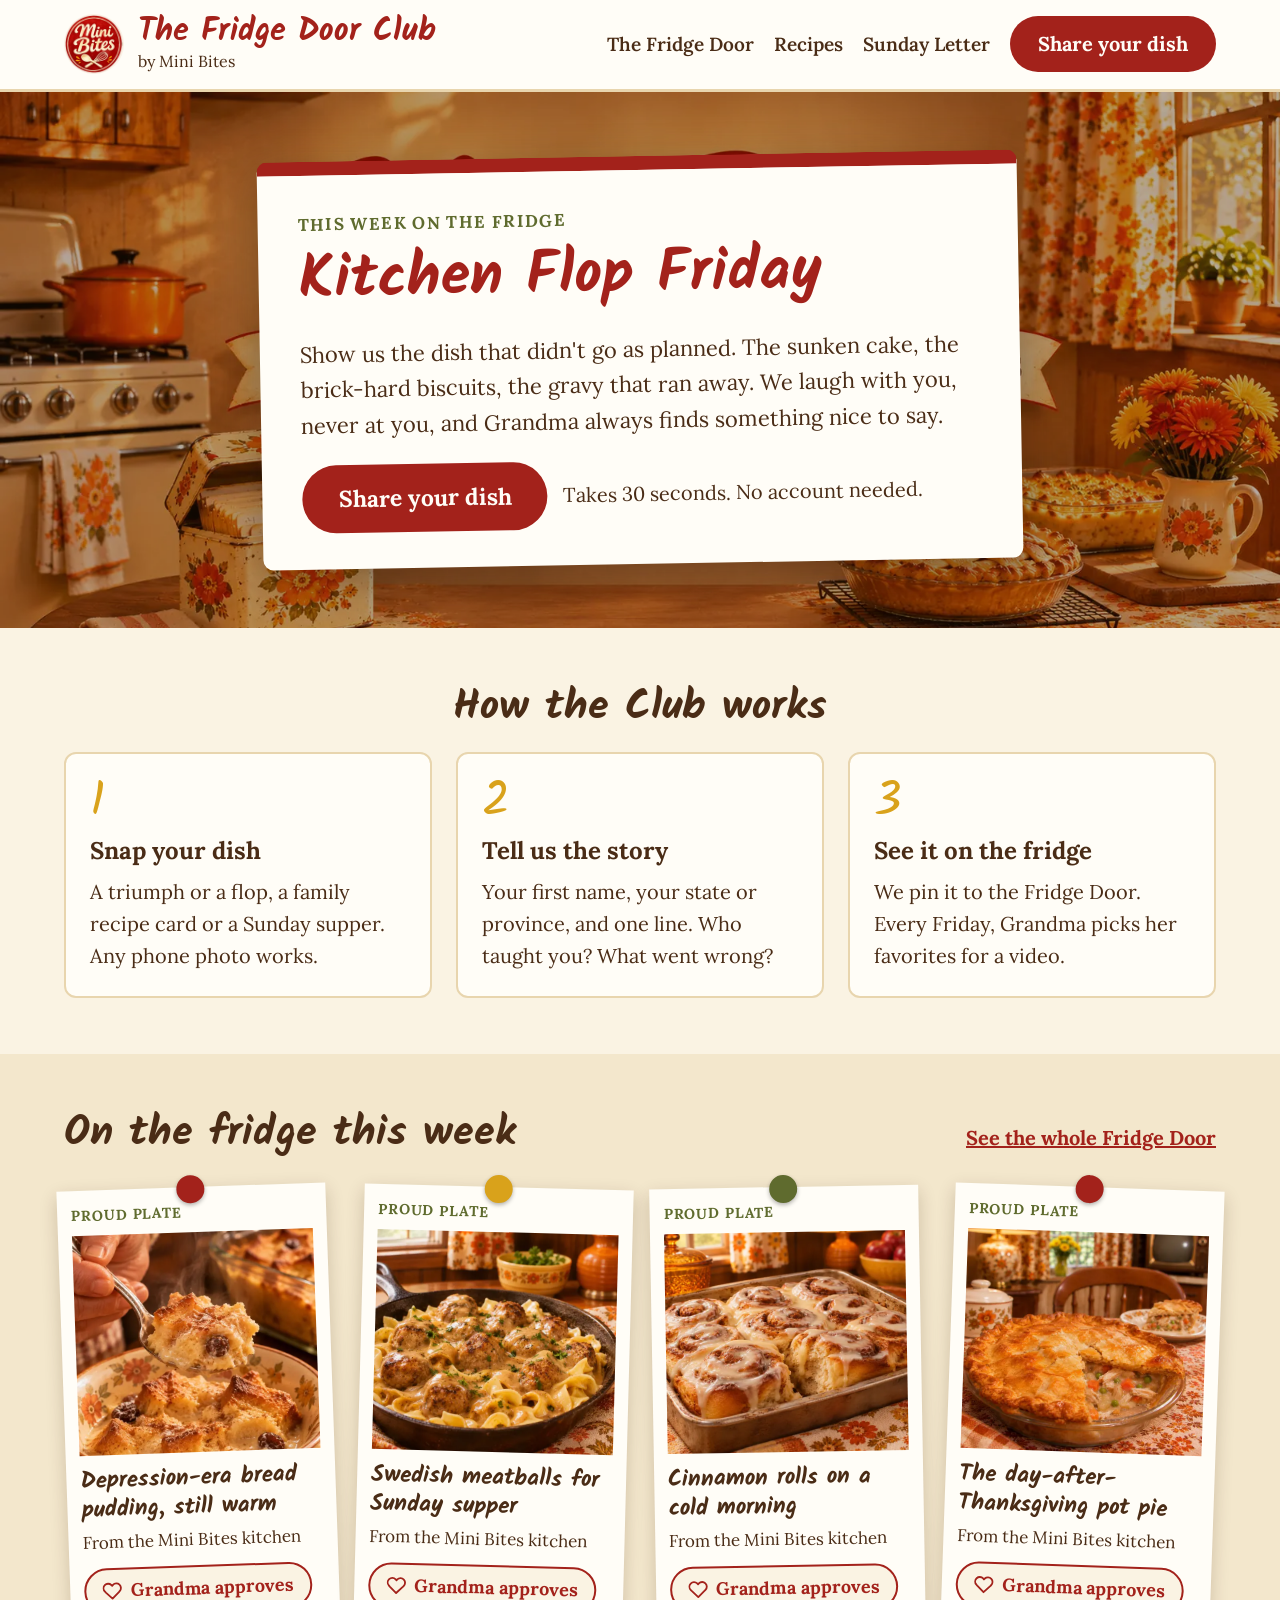
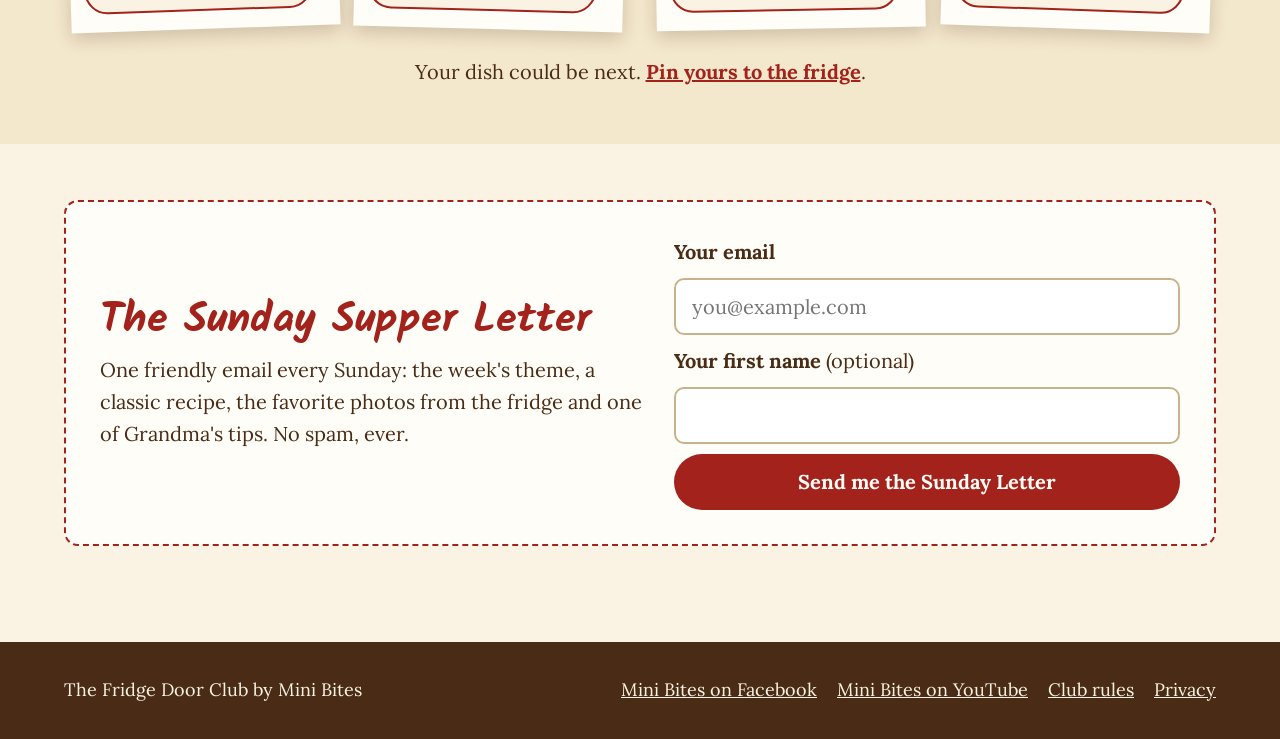
==== index.html @ 7e7fe6ad "Fridge Door Club site: static pages + Vercel functions Co-Authored-By: Claude Opus 5.5 <noreply@anth" ====
<!doctype html>
<html lang="en">
<head>
<meta charset="utf-8">
<meta name="viewport" content="width=device-width, initial-scale=1">
<title>The Fridge Door Club by Mini Bites — share your kitchen, the beauties and the flops</title>
<meta name="description" content="A friendly club for home cooks who grew up on Grandma's cooking. Share a photo of your dish, the proud ones and the flops, and see it pinned to the Fridge Door.">
<link rel="canonical" href="https://fridgedoorclub.com/">
<meta property="og:title" content="The Fridge Door Club by Mini Bites — share your kitchen, the beauties and the flops">
<meta property="og:description" content="A friendly club for home cooks who grew up on Grandma's cooking. Share a photo of your dish, the proud ones and the flops, and see it pinned to the Fridge Door.">
<meta property="og:image" content="https://fridgedoorclub.com/img/og-image.jpg">
<meta property="og:url" content="https://fridgedoorclub.com/">
<meta name="twitter:card" content="summary_large_image">
<link rel="icon" type="image/png" href="/img/favicon.png">
<link rel="apple-touch-icon" href="/img/apple-touch-icon.png">
<link rel="stylesheet" href="/style.css">

</head>
<body>
<a class="skip" href="#main">Skip to content</a>
<header class="site"><div class="wrap">
<a class="brand" href="/"><img src="/img/badge.webp" alt="Mini Bites" width="60" height="60"><span><b>The Fridge Door Club</b>by Mini Bites</span></a>
<nav class="main" aria-label="Main"><a href="/fridge">The Fridge Door</a><a href="/recipes/depression-era-bread-pudding">Recipes</a><a href="/#letter">Sunday Letter</a><a class="btn" href="/share">Share your dish</a></nav>
</div></header>
<main id="main">
<section class="hero"><div class="wrap"><div class="card">
<p class="kicker">This week on the fridge</p>
<h1>Kitchen Flop Friday</h1>
<p class="lead">Show us the dish that didn't go as planned. The sunken cake, the brick-hard biscuits, the gravy that ran away. We laugh with you, never at you, and Grandma always finds something nice to say.</p>
<p style="display:flex;flex-wrap:wrap;gap:16px;align-items:center;margin:0"><a class="btn big" href="/share">Share your dish</a><span>Takes 30 seconds. No account needed.</span></p>
</div></div></section>
<section class="block"><div class="wrap">
<h2 style="text-align:center">How the Club works</h2>
<div class="grid3">
<div class="step"><p class="n">1</p><h3>Snap your dish</h3><p style="margin:0">A triumph or a flop, a family recipe card or a Sunday supper. Any phone photo works.</p></div>
<div class="step"><p class="n">2</p><h3>Tell us the story</h3><p style="margin:0">Your first name, your state or province, and one line. Who taught you? What went wrong?</p></div>
<div class="step"><p class="n">3</p><h3>See it on the fridge</h3><p style="margin:0">We pin it to the Fridge Door. Every Friday, Grandma picks her favorites for a video.</p></div>
</div></div></section>
<section class="block tint"><div class="wrap">
<div style="display:flex;flex-wrap:wrap;justify-content:space-between;align-items:baseline;gap:12px;margin-bottom:28px"><h2 style="margin:0">On the fridge this week</h2><a href="/fridge" style="font-weight:700">See the whole Fridge Door</a></div>
<div class="pins"><figure class="pin" data-k="proud"><p class="tag">Proud plate</p><img src="/img/bread-pudding-spoon.webp" alt="A spoonful of warm bread pudding with raisins" loading="lazy" width="600" height="600"><figcaption><p class="line">Depression-era bread pudding, still warm</p><p class="who">From the Mini Bites kitchen</p><button type="button" class="approve" aria-pressed="false"><svg aria-hidden="true" viewBox="0 0 24 24" fill="none" stroke="currentColor" stroke-width="2.2" stroke-linecap="round" stroke-linejoin="round"><path d="M20.8 4.6a5.5 5.5 0 0 0-7.8 0L12 5.7l-1-1.1a5.5 5.5 0 0 0-7.8 7.8l1 1.1L12 21l7.8-7.5 1-1.1a5.5 5.5 0 0 0 0-7.8z"/></svg>Grandma approves</button></figcaption></figure>
<figure class="pin" data-k="proud"><p class="tag">Proud plate</p><img src="/img/swedish-meatballs.webp" alt="Swedish meatballs in creamy gravy" loading="lazy" width="600" height="600"><figcaption><p class="line">Swedish meatballs for Sunday supper</p><p class="who">From the Mini Bites kitchen</p><button type="button" class="approve" aria-pressed="false"><svg aria-hidden="true" viewBox="0 0 24 24" fill="none" stroke="currentColor" stroke-width="2.2" stroke-linecap="round" stroke-linejoin="round"><path d="M20.8 4.6a5.5 5.5 0 0 0-7.8 0L12 5.7l-1-1.1a5.5 5.5 0 0 0-7.8 7.8l1 1.1L12 21l7.8-7.5 1-1.1a5.5 5.5 0 0 0 0-7.8z"/></svg>Grandma approves</button></figcaption></figure>
<figure class="pin" data-k="proud"><p class="tag">Proud plate</p><img src="/img/cinnamon-rolls.webp" alt="A pan of iced cinnamon rolls" loading="lazy" width="600" height="600"><figcaption><p class="line">Cinnamon rolls on a cold morning</p><p class="who">From the Mini Bites kitchen</p><button type="button" class="approve" aria-pressed="false"><svg aria-hidden="true" viewBox="0 0 24 24" fill="none" stroke="currentColor" stroke-width="2.2" stroke-linecap="round" stroke-linejoin="round"><path d="M20.8 4.6a5.5 5.5 0 0 0-7.8 0L12 5.7l-1-1.1a5.5 5.5 0 0 0-7.8 7.8l1 1.1L12 21l7.8-7.5 1-1.1a5.5 5.5 0 0 0 0-7.8z"/></svg>Grandma approves</button></figcaption></figure>
<figure class="pin" data-k="proud"><p class="tag">Proud plate</p><img src="/img/pot-pie.webp" alt="A golden turkey pot pie" loading="lazy" width="600" height="600"><figcaption><p class="line">The day-after-Thanksgiving pot pie</p><p class="who">From the Mini Bites kitchen</p><button type="button" class="approve" aria-pressed="false"><svg aria-hidden="true" viewBox="0 0 24 24" fill="none" stroke="currentColor" stroke-width="2.2" stroke-linecap="round" stroke-linejoin="round"><path d="M20.8 4.6a5.5 5.5 0 0 0-7.8 0L12 5.7l-1-1.1a5.5 5.5 0 0 0-7.8 7.8l1 1.1L12 21l7.8-7.5 1-1.1a5.5 5.5 0 0 0 0-7.8z"/></svg>Grandma approves</button></figcaption></figure></div>
<p style="margin:28px 0 0;text-align:center">Your dish could be next. <a href="/share" style="font-weight:700">Pin yours to the fridge</a>.</p>
</div></section>
<section class="block" id="letter"><div class="wrap"><div class="letter">
<div><h2 style="color:var(--red);margin-bottom:8px">The Sunday Supper Letter</h2><p style="margin:0">One friendly email every Sunday: the week's theme, a classic recipe, the favorite photos from the fridge and one of Grandma's tips. No spam, ever.</p></div>
<form name="sunday-letter" id="letterform" method="POST" action="/api/subscribe">
<p class="hidden"><label>Leave this empty <input name="company"></label></p>
<label for="le" style="font-weight:700">Your email</label>
<input id="le" type="email" name="email" required autocomplete="email" placeholder="you@example.com">
<label for="lf" style="font-weight:700">Your first name <span style="font-weight:400">(optional)</span></label>
<input id="lf" type="text" name="first_name" autocomplete="given-name">
<button class="btn" type="submit">Send me the Sunday Letter</button>
</form></div></div></section>
</main>
<footer class="site"><div class="wrap">
<span>The Fridge Door Club by Mini Bites</span>
<nav aria-label="Footer"><a href="https://www.facebook.com/666734673182636" rel="noopener">Mini Bites on Facebook</a><a href="https://www.youtube.com/@minimalist_bites" rel="noopener">Mini Bites on YouTube</a><a href="/rules">Club rules</a><a href="/privacy">Privacy</a></nav>
</div></footer>
<script src="/js/approve.js" defer></script><script src="/js/letter.js" defer></script>
</body>
</html>
---- style.css ----
@import url('https://fonts.googleapis.com/css2?family=Kalam:wght@700&family=Lora:wght@400;600;700&display=swap');
:root{--cream:#FAF3E3;--paper:#FFFDF7;--sand:#F3E7CC;--line:#E8D5AE;--red:#A3221B;--red-dark:#7A1812;--ink:#4A2C16;--mustard:#D9A21B;--avocado:#5F6B2E}
*{box-sizing:border-box}
html{font-size:20px}
body{margin:0;background:var(--cream);color:var(--ink);font-family:Lora,Georgia,serif;line-height:1.6}
img{max-width:100%;display:block}
a{color:var(--red)}a:hover{color:var(--red-dark)}
.hand{font-family:Kalam,cursive;font-weight:700}
.wrap{max-width:1200px;margin:0 auto;padding:0 24px}
.narrow{max-width:820px;margin:0 auto;padding:0 24px}
.skip{position:absolute;left:-999px}.skip:focus{left:12px;top:12px;background:#fff;padding:8px;z-index:9}
header.site{background:var(--paper);border-bottom:3px solid var(--line)}
header.site .wrap{display:flex;flex-wrap:wrap;align-items:center;justify-content:space-between;gap:14px;padding-top:14px;padding-bottom:14px}
.brand{display:flex;align-items:center;gap:14px;text-decoration:none;color:var(--ink)}
.brand img{width:60px;height:60px;border-radius:50%}
.brand b{display:block;font-family:Kalam,cursive;font-size:1.6rem;color:var(--red);line-height:1.1}
.brand span{font-size:.8rem}
nav.main{display:flex;flex-wrap:wrap;align-items:center;gap:20px;font-weight:600;font-size:.95rem}
nav.main a{color:var(--ink);text-decoration:none}nav.main a:hover{text-decoration:underline}
.btn{display:inline-block;background:var(--red);color:var(--paper)!important;text-decoration:none!important;font-weight:700;border:0;border-radius:999px;padding:14px 28px;font-family:inherit;font-size:1rem;cursor:pointer;min-height:52px;line-height:1.4}
.btn:hover{background:var(--red-dark)}
.btn.big{font-size:1.15rem;padding:18px 36px}
.btn.ghost{background:var(--cream);color:var(--red)!important;border:2px solid var(--red)}
.hero{position:relative;background:#3B2412 url('/img/kitchen.webp') center/cover}
.hero::before{content:"";position:absolute;inset:0;background:rgba(40,20,5,.35)}
.hero .wrap{position:relative;padding-top:64px;padding-bottom:64px;display:flex;justify-content:center}
.card{background:var(--paper);border-radius:10px;box-shadow:0 12px 40px rgba(40,20,5,.35);padding:36px 40px;border-top:14px solid var(--red)}
.hero .card{max-width:760px;transform:rotate(-1deg)}
.kicker{margin:0;font-size:.85rem;font-weight:700;letter-spacing:.08em;text-transform:uppercase;color:var(--avocado)}
h1,h2{font-family:Kalam,cursive;font-weight:700;line-height:1.15}
h1{font-size:3rem;color:var(--red);margin:8px 0 12px}
h2{font-size:2.1rem;margin:0 0 20px}
.lead{font-size:1.1rem}
section.block{padding:56px 0}
section.tint{background:var(--sand)}
.grid3{display:grid;grid-template-columns:repeat(auto-fit,minmax(260px,1fr));gap:24px}
.step{background:var(--paper);border:2px solid var(--line);border-radius:12px;padding:24px}
.step .n{font-family:Kalam,cursive;font-size:2.4rem;color:var(--mustard);line-height:1;margin:0}
.step h3{margin:6px 0;font-size:1.2rem}
.fridge{background:#E9E1CF;border-radius:18px;padding:40px 28px;box-shadow:inset 0 0 0 10px #F7F1E2}
.pins{display:grid;grid-template-columns:repeat(auto-fill,minmax(240px,1fr));gap:36px 26px}
.pin{margin:0;background:var(--paper);padding:14px 14px 18px;box-shadow:0 6px 18px rgba(60,30,10,.2);position:relative}
.pin:nth-child(4n+1){transform:rotate(-2deg)}.pin:nth-child(4n+2){transform:rotate(1.5deg)}.pin:nth-child(4n+3){transform:rotate(-1deg)}.pin:nth-child(4n){transform:rotate(2deg)}
.pin::before{content:"";position:absolute;top:-12px;left:50%;margin-left:-14px;width:28px;height:28px;border-radius:50%;background:var(--red);box-shadow:0 2px 4px rgba(0,0,0,.3)}
.pin:nth-child(3n+2)::before{background:var(--mustard)}.pin:nth-child(3n)::before{background:var(--avocado)}
.pin img{width:100%;height:220px;object-fit:cover}
.pin .tag{margin:0 0 8px;font-size:.72rem;font-weight:700;letter-spacing:.06em;text-transform:uppercase;color:var(--avocado)}
.pin .line{margin:12px 0 0;font-family:Kalam,cursive;font-weight:700;font-size:1.15rem;line-height:1.25}
.pin .who{margin:4px 0 12px;font-size:.85rem}
.approve{font-family:inherit;font-size:.9rem;font-weight:700;color:var(--red);background:var(--cream);border:2px solid var(--red);border-radius:999px;padding:8px 16px;min-height:46px;cursor:pointer;display:inline-flex;align-items:center;gap:8px}
.approve[aria-pressed=true]{background:var(--red);color:var(--paper)}
.approve svg{width:20px;height:20px}
.tabs{display:flex;flex-wrap:wrap;gap:12px;margin:0 0 32px}
.tabs button{font-family:inherit;font-size:.95rem;font-weight:700;border:2px solid var(--red);border-radius:999px;padding:10px 20px;min-height:50px;cursor:pointer;background:var(--paper);color:var(--red)}
.tabs button[aria-pressed=true]{background:var(--red);color:var(--paper)}
form.club{background:var(--paper);border:2px solid var(--line);border-radius:14px;padding:30px;display:flex;flex-direction:column;gap:24px}
form.club label,.lbl{font-weight:700;font-size:1.05rem}
form.club input[type=text],form.club input[type=email],form.club textarea,form.club select{width:100%;font-family:inherit;font-size:1rem;padding:14px 16px;border:2px solid #C9B28A;border-radius:10px;background:#fff;color:var(--ink);margin-top:8px}
form.club input:focus,form.club textarea:focus{outline:3px solid var(--mustard);outline-offset:1px}
.drop{display:flex;flex-direction:column;align-items:center;justify-content:center;gap:8px;min-height:200px;border:3px dashed #C9B28A;border-radius:12px;background:var(--cream);cursor:pointer;text-align:center;padding:20px;margin-top:8px}
.drop strong{font-size:1.1rem;color:var(--red)}
.drop img{max-height:260px;border-radius:8px}
.row2{display:grid;grid-template-columns:repeat(auto-fit,minmax(240px,1fr));gap:20px}
.check{display:flex;gap:14px;align-items:flex-start;font-weight:400!important;font-size:.95rem!important;cursor:pointer}
.check input{width:28px;height:28px;flex-shrink:0;margin-top:2px;accent-color:var(--red)}
.hidden{display:none}
.err{color:#9B1C1C;font-weight:700}
.letter{background:var(--paper);border:2px dashed var(--red);border-radius:14px;padding:34px;display:flex;flex-wrap:wrap;gap:28px;align-items:center}
.letter>div{flex:1 1 380px}.letter form{flex:1 1 340px;display:flex;flex-direction:column;gap:10px}
.letter input{font-family:inherit;font-size:1rem;padding:14px 16px;border:2px solid #C9B28A;border-radius:10px}
.recipe-card{margin-top:32px;border-radius:6px;box-shadow:0 8px 24px rgba(60,30,10,.15);padding:30px 36px 34px 60px;background:#FFFDF7 repeating-linear-gradient(#FFFDF7 0 39px,#D6E1EE 39px 40px);border-left:3px solid #E7A39B}
.recipe-card ul{margin:0;padding-left:22px;font-family:Kalam,cursive;font-weight:700;font-size:1.25rem;line-height:40px}
.chips{display:flex;flex-wrap:wrap;gap:12px;margin:0 0 24px}
.chips span{background:var(--paper);border:2px solid var(--line);border-radius:999px;padding:6px 16px;font-size:.9rem}
ol.steps{padding-left:26px}ol.steps li{margin-bottom:12px}
footer.site{background:var(--ink);color:var(--cream);margin-top:40px}
footer.site .wrap{display:flex;flex-wrap:wrap;justify-content:space-between;gap:20px;padding-top:34px;padding-bottom:34px;font-size:.9rem}
footer.site a{color:var(--cream)}
footer.site nav{display:flex;flex-wrap:wrap;gap:20px}
@media (max-width:640px){html{font-size:19px}h1{font-size:2.3rem}.card{padding:26px 22px}.recipe-card{padding:24px 20px 24px 36px}}
@media print{header.site,footer.site,.noprint{display:none}body{background:#fff}.recipe-card{box-shadow:none}}
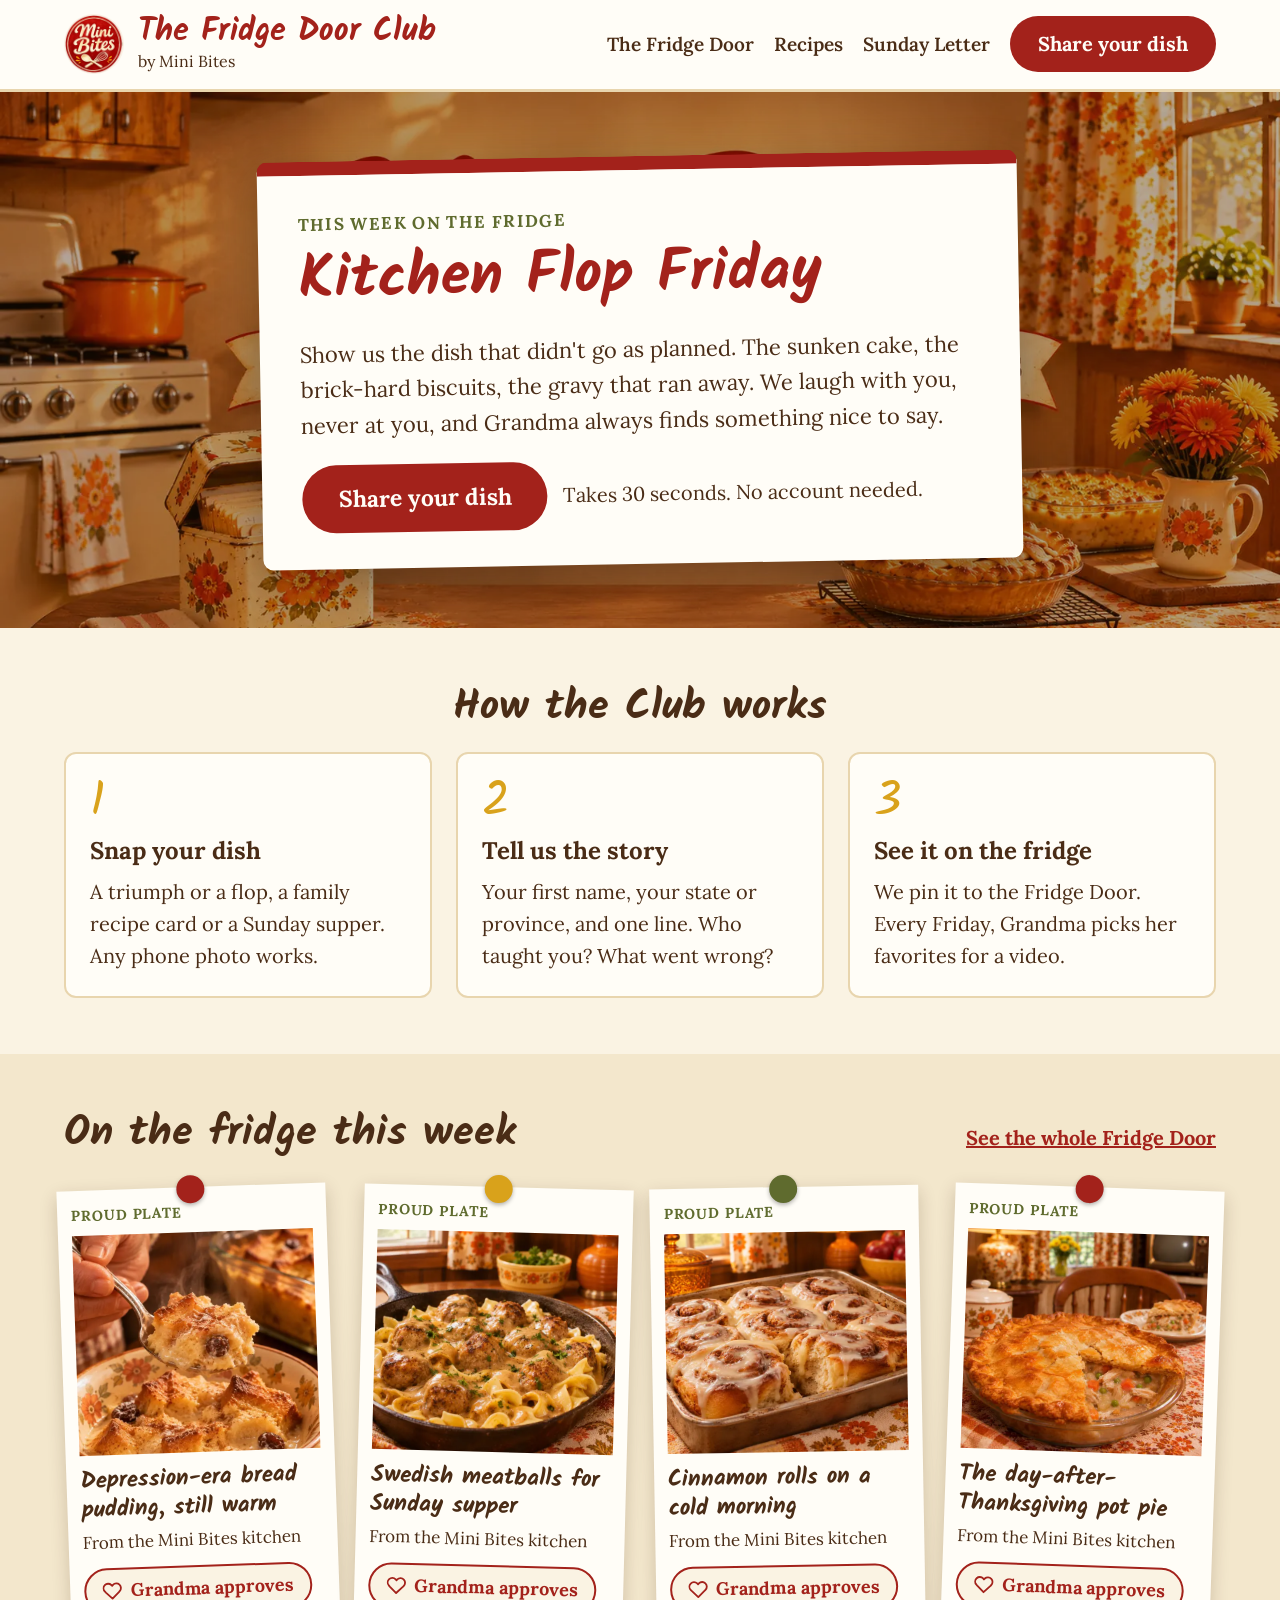
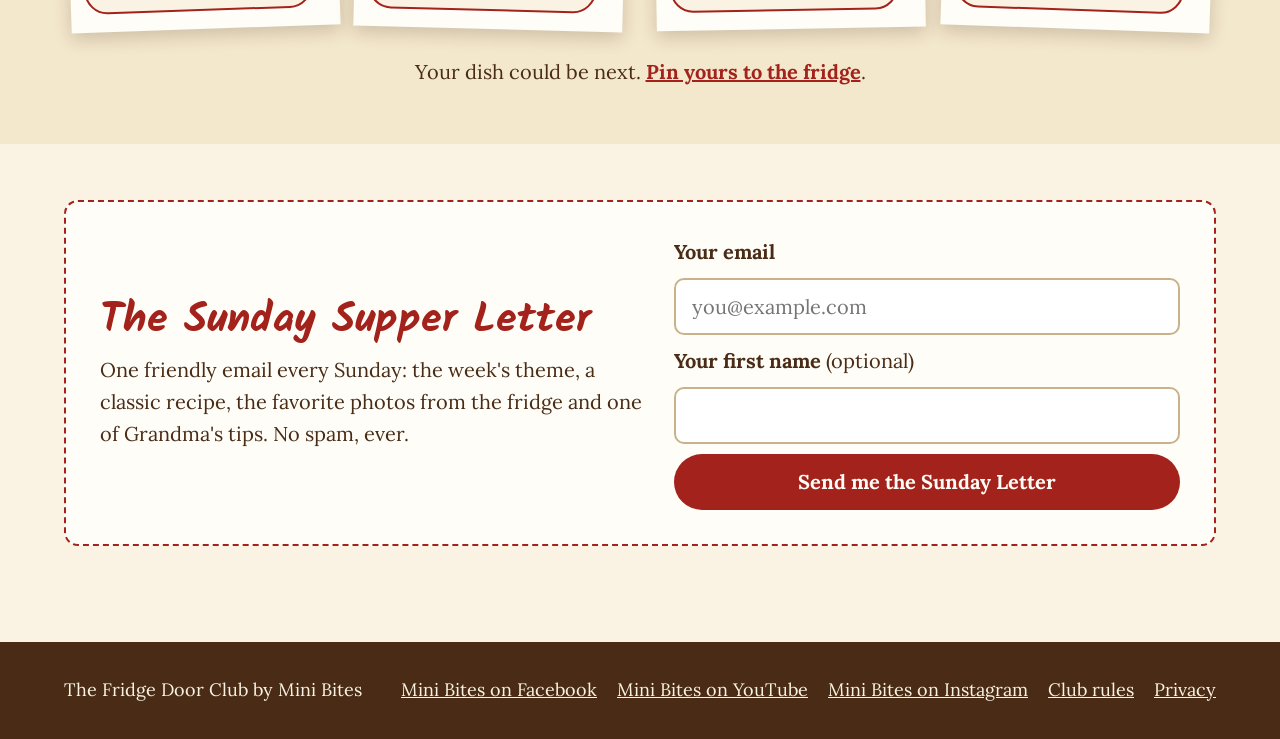
==== commit 482f37d0: "Add Instagram link to footer on every page Mo asked to start building the cross-platform "spider web" ====
--- a/index.html
+++ b/index.html
@@ -20,14 +20,14 @@
 <a class="skip" href="#main">Skip to content</a>
 <header class="site"><div class="wrap">
 <a class="brand" href="/"><img src="/img/badge.webp" alt="Mini Bites" width="60" height="60"><span><b>The Fridge Door Club</b>by Mini Bites</span></a>
-<nav class="main" aria-label="Main"><a href="/fridge">The Fridge Door</a><a href="/recipes/depression-era-bread-pudding">Recipes</a><a href="/#letter">Sunday Letter</a><a class="btn" href="/share">Share your dish</a></nav>
+<nav class="main" aria-label="Main"><a href="/fridge.html">The Fridge Door</a><a href="/recipes/depression-era-bread-pudding.html">Recipes</a><a href="/#letter">Sunday Letter</a><a class="btn" href="/share.html">Share your dish</a></nav>
 </div></header>
 <main id="main">
 <section class="hero"><div class="wrap"><div class="card">
 <p class="kicker">This week on the fridge</p>
 <h1>Kitchen Flop Friday</h1>
 <p class="lead">Show us the dish that didn't go as planned. The sunken cake, the brick-hard biscuits, the gravy that ran away. We laugh with you, never at you, and Grandma always finds something nice to say.</p>
-<p style="display:flex;flex-wrap:wrap;gap:16px;align-items:center;margin:0"><a class="btn big" href="/share">Share your dish</a><span>Takes 30 seconds. No account needed.</span></p>
+<p style="display:flex;flex-wrap:wrap;gap:16px;align-items:center;margin:0"><a class="btn big" href="/share.html">Share your dish</a><span>Takes 30 seconds. No account needed.</span></p>
 </div></div></section>
 <section class="block"><div class="wrap">
 <h2 style="text-align:center">How the Club works</h2>
@@ -37,12 +37,12 @@
 <div class="step"><p class="n">3</p><h3>See it on the fridge</h3><p style="margin:0">We pin it to the Fridge Door. Every Friday, Grandma picks her favorites for a video.</p></div>
 </div></div></section>
 <section class="block tint"><div class="wrap">
-<div style="display:flex;flex-wrap:wrap;justify-content:space-between;align-items:baseline;gap:12px;margin-bottom:28px"><h2 style="margin:0">On the fridge this week</h2><a href="/fridge" style="font-weight:700">See the whole Fridge Door</a></div>
+<div style="display:flex;flex-wrap:wrap;justify-content:space-between;align-items:baseline;gap:12px;margin-bottom:28px"><h2 style="margin:0">On the fridge this week</h2><a href="/fridge.html" style="font-weight:700">See the whole Fridge Door</a></div>
 <div class="pins"><figure class="pin" data-k="proud"><p class="tag">Proud plate</p><img src="/img/bread-pudding-spoon.webp" alt="A spoonful of warm bread pudding with raisins" loading="lazy" width="600" height="600"><figcaption><p class="line">Depression-era bread pudding, still warm</p><p class="who">From the Mini Bites kitchen</p><button type="button" class="approve" aria-pressed="false"><svg aria-hidden="true" viewBox="0 0 24 24" fill="none" stroke="currentColor" stroke-width="2.2" stroke-linecap="round" stroke-linejoin="round"><path d="M20.8 4.6a5.5 5.5 0 0 0-7.8 0L12 5.7l-1-1.1a5.5 5.5 0 0 0-7.8 7.8l1 1.1L12 21l7.8-7.5 1-1.1a5.5 5.5 0 0 0 0-7.8z"/></svg>Grandma approves</button></figcaption></figure>
 <figure class="pin" data-k="proud"><p class="tag">Proud plate</p><img src="/img/swedish-meatballs.webp" alt="Swedish meatballs in creamy gravy" loading="lazy" width="600" height="600"><figcaption><p class="line">Swedish meatballs for Sunday supper</p><p class="who">From the Mini Bites kitchen</p><button type="button" class="approve" aria-pressed="false"><svg aria-hidden="true" viewBox="0 0 24 24" fill="none" stroke="currentColor" stroke-width="2.2" stroke-linecap="round" stroke-linejoin="round"><path d="M20.8 4.6a5.5 5.5 0 0 0-7.8 0L12 5.7l-1-1.1a5.5 5.5 0 0 0-7.8 7.8l1 1.1L12 21l7.8-7.5 1-1.1a5.5 5.5 0 0 0 0-7.8z"/></svg>Grandma approves</button></figcaption></figure>
 <figure class="pin" data-k="proud"><p class="tag">Proud plate</p><img src="/img/cinnamon-rolls.webp" alt="A pan of iced cinnamon rolls" loading="lazy" width="600" height="600"><figcaption><p class="line">Cinnamon rolls on a cold morning</p><p class="who">From the Mini Bites kitchen</p><button type="button" class="approve" aria-pressed="false"><svg aria-hidden="true" viewBox="0 0 24 24" fill="none" stroke="currentColor" stroke-width="2.2" stroke-linecap="round" stroke-linejoin="round"><path d="M20.8 4.6a5.5 5.5 0 0 0-7.8 0L12 5.7l-1-1.1a5.5 5.5 0 0 0-7.8 7.8l1 1.1L12 21l7.8-7.5 1-1.1a5.5 5.5 0 0 0 0-7.8z"/></svg>Grandma approves</button></figcaption></figure>
 <figure class="pin" data-k="proud"><p class="tag">Proud plate</p><img src="/img/pot-pie.webp" alt="A golden turkey pot pie" loading="lazy" width="600" height="600"><figcaption><p class="line">The day-after-Thanksgiving pot pie</p><p class="who">From the Mini Bites kitchen</p><button type="button" class="approve" aria-pressed="false"><svg aria-hidden="true" viewBox="0 0 24 24" fill="none" stroke="currentColor" stroke-width="2.2" stroke-linecap="round" stroke-linejoin="round"><path d="M20.8 4.6a5.5 5.5 0 0 0-7.8 0L12 5.7l-1-1.1a5.5 5.5 0 0 0-7.8 7.8l1 1.1L12 21l7.8-7.5 1-1.1a5.5 5.5 0 0 0 0-7.8z"/></svg>Grandma approves</button></figcaption></figure></div>
-<p style="margin:28px 0 0;text-align:center">Your dish could be next. <a href="/share" style="font-weight:700">Pin yours to the fridge</a>.</p>
+<p style="margin:28px 0 0;text-align:center">Your dish could be next. <a href="/share.html" style="font-weight:700">Pin yours to the fridge</a>.</p>
 </div></section>
 <section class="block" id="letter"><div class="wrap"><div class="letter">
 <div><h2 style="color:var(--red);margin-bottom:8px">The Sunday Supper Letter</h2><p style="margin:0">One friendly email every Sunday: the week's theme, a classic recipe, the favorite photos from the fridge and one of Grandma's tips. No spam, ever.</p></div>
@@ -57,7 +57,7 @@
 </main>
 <footer class="site"><div class="wrap">
 <span>The Fridge Door Club by Mini Bites</span>
-<nav aria-label="Footer"><a href="https://www.facebook.com/666734673182636" rel="noopener">Mini Bites on Facebook</a><a href="https://www.youtube.com/@minimalist_bites" rel="noopener">Mini Bites on YouTube</a><a href="/rules">Club rules</a><a href="/privacy">Privacy</a></nav>
+<nav aria-label="Footer"><a href="https://www.facebook.com/666734673182636" rel="noopener">Mini Bites on Facebook</a><a href="https://www.youtube.com/@minimalist_bites" rel="noopener">Mini Bites on YouTube</a><a href="https://www.instagram.com/minimalist_bites" rel="noopener">Mini Bites on Instagram</a><a href="/rules.html">Club rules</a><a href="/privacy.html">Privacy</a></nav>
 </div></footer>
 <script src="/js/approve.js" defer></script><script src="/js/letter.js" defer></script>
 </body>
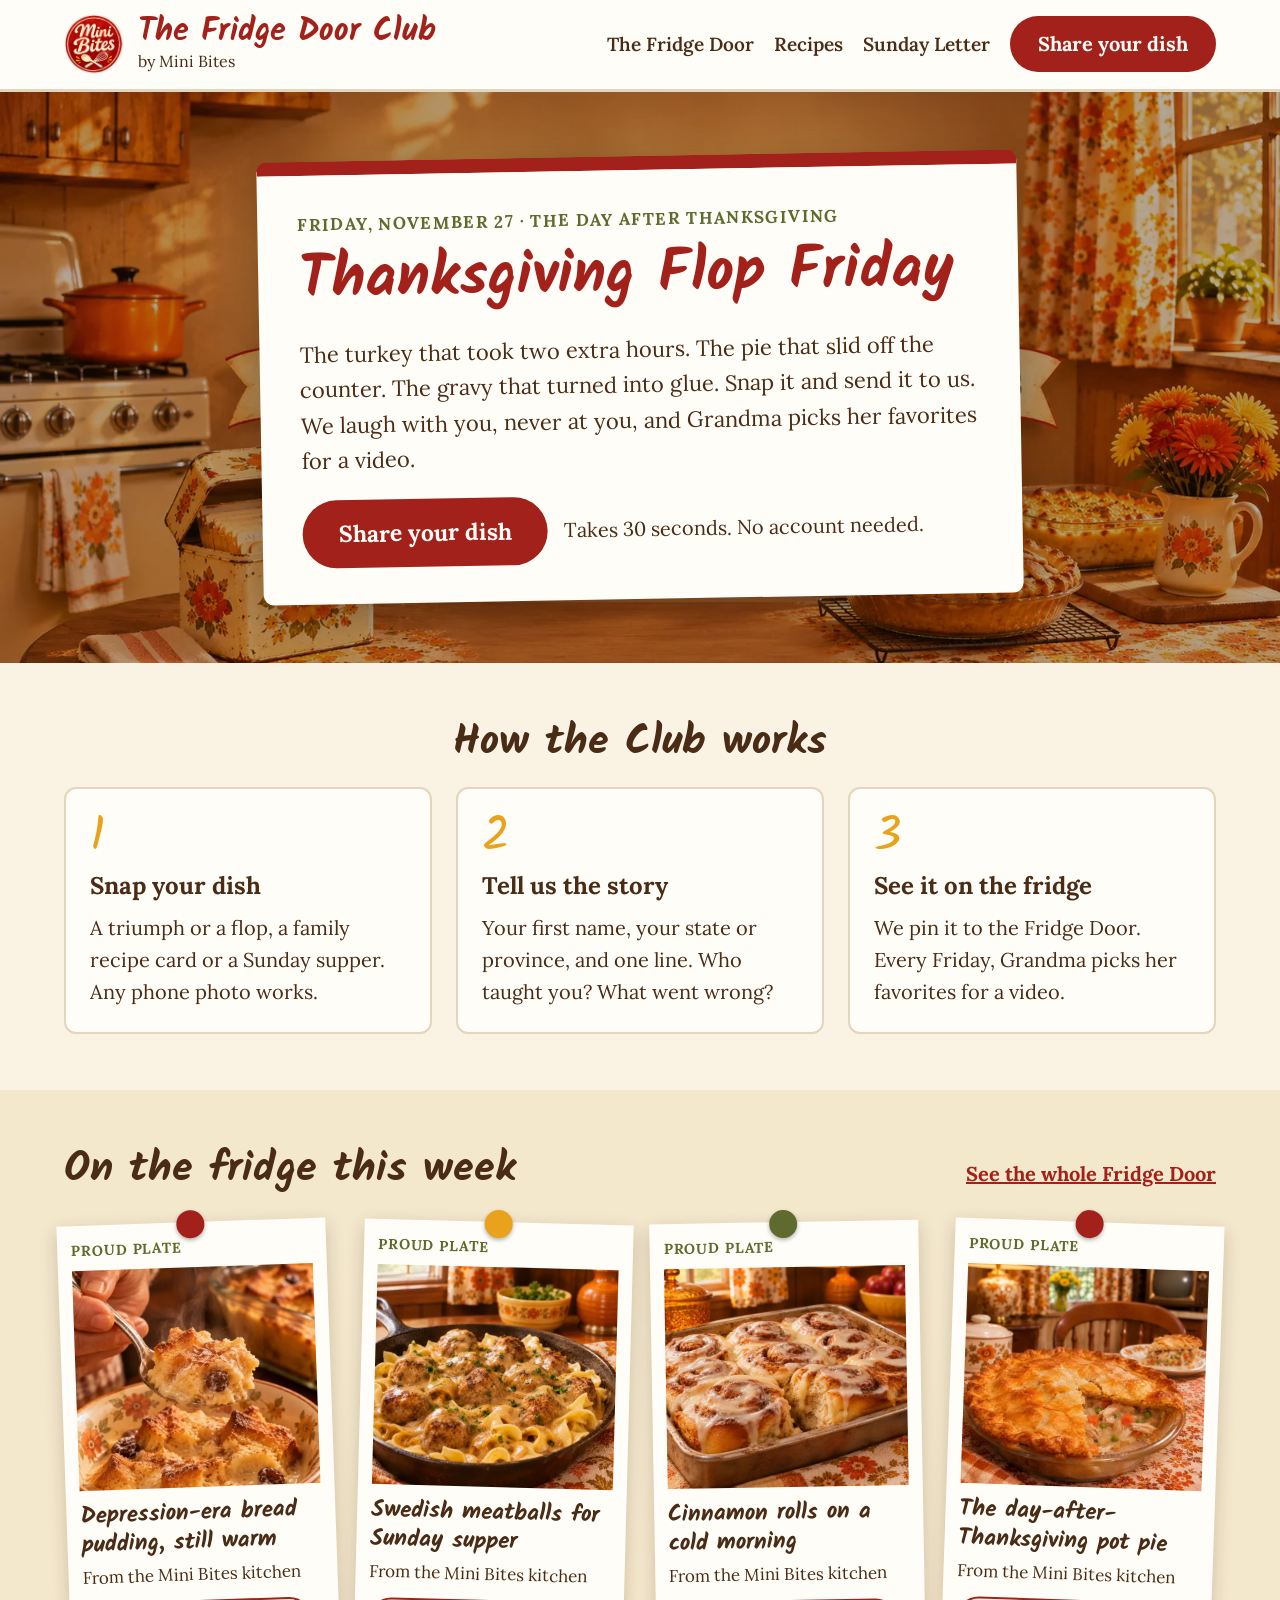
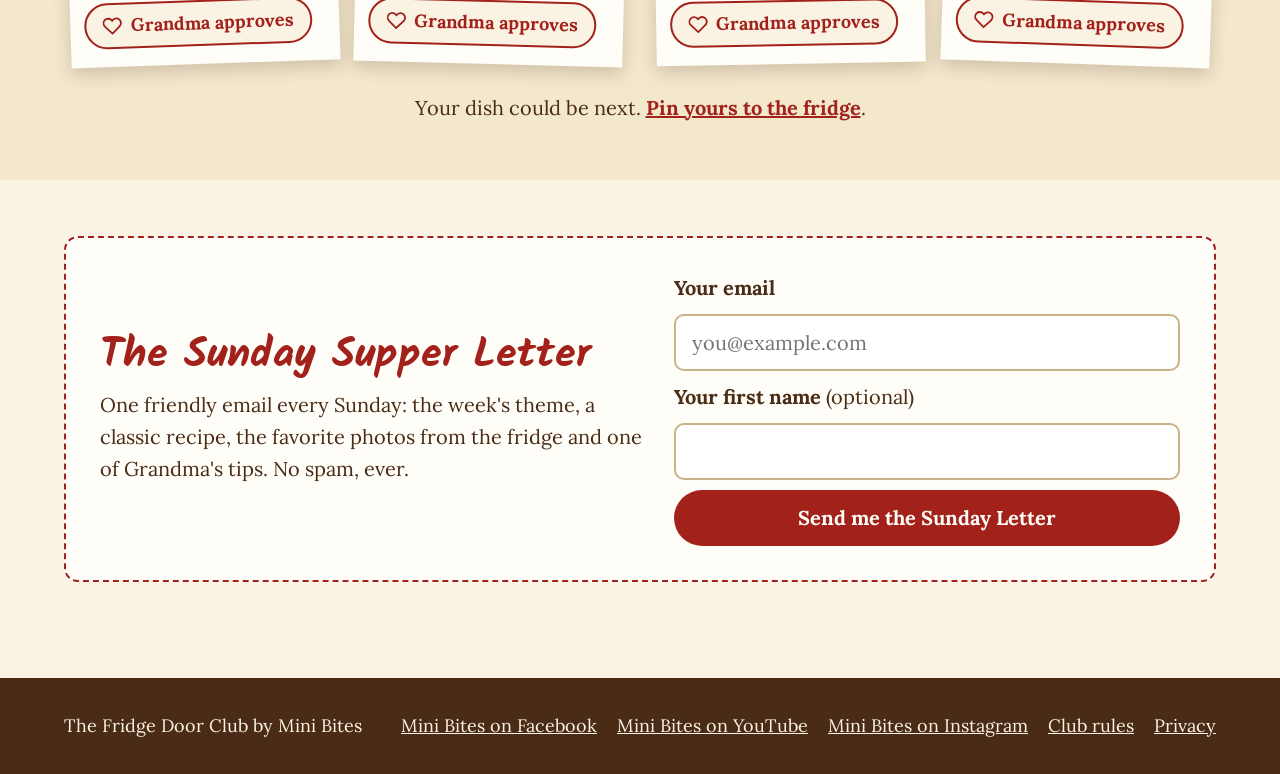
==== commit 95f1bbe5: "Brand alignment, Thanksgiving Flop Friday, recipes and letters sections, JSON-LD, llms.txt Co-Author" ====
--- a/index.html
+++ b/index.html
@@ -14,19 +14,19 @@
 <link rel="icon" type="image/png" href="/img/favicon.png">
 <link rel="apple-touch-icon" href="/img/apple-touch-icon.png">
 <link rel="stylesheet" href="/style.css">
-
+<script type="application/ld+json">{"@context":"https://schema.org","@graph":[{"@type":"Organization","@id":"https://fridgedoorclub.com/#org","name":"Mini Bites","url":"https://fridgedoorclub.com/","logo":"https://fridgedoorclub.com/img/badge.webp","sameAs":["https://www.facebook.com/666734673182636","https://www.instagram.com/minimalist_bites","https://www.youtube.com/@minimalist_bites"]},{"@type":"WebSite","@id":"https://fridgedoorclub.com/#site","name":"The Fridge Door Club by Mini Bites","url":"https://fridgedoorclub.com/","publisher":{"@id":"https://fridgedoorclub.com/#org"},"inLanguage":"en-US"},{"@type":"Event","name":"Thanksgiving Flop Friday","description":"Share a photo of the Thanksgiving dish that didn't go as planned. Grandma picks her favorites for a video.","startDate":"2026-11-27","endDate":"2026-11-29","eventAttendanceMode":"https://schema.org/OnlineEventAttendanceMode","eventStatus":"https://schema.org/EventScheduled","location":{"@type":"VirtualLocation","url":"https://fridgedoorclub.com/share"},"organizer":{"@id":"https://fridgedoorclub.com/#org"},"isAccessibleForFree":true}]}</script>
 </head>
 <body>
 <a class="skip" href="#main">Skip to content</a>
 <header class="site"><div class="wrap">
 <a class="brand" href="/"><img src="/img/badge.webp" alt="Mini Bites" width="60" height="60"><span><b>The Fridge Door Club</b>by Mini Bites</span></a>
-<nav class="main" aria-label="Main"><a href="/fridge.html">The Fridge Door</a><a href="/recipes/depression-era-bread-pudding.html">Recipes</a><a href="/#letter">Sunday Letter</a><a class="btn" href="/share.html">Share your dish</a></nav>
+<nav class="main" aria-label="Main"><a href="/fridge.html">The Fridge Door</a><a href="/recipes/">Recipes</a><a href="/letters/">Sunday Letter</a><a class="btn" href="/share.html">Share your dish</a></nav>
 </div></header>
 <main id="main">
 <section class="hero"><div class="wrap"><div class="card">
-<p class="kicker">This week on the fridge</p>
-<h1>Kitchen Flop Friday</h1>
-<p class="lead">Show us the dish that didn't go as planned. The sunken cake, the brick-hard biscuits, the gravy that ran away. We laugh with you, never at you, and Grandma always finds something nice to say.</p>
+<p class="kicker">Friday, November 27 · the day after Thanksgiving</p>
+<h1>Thanksgiving Flop Friday</h1>
+<p class="lead">The turkey that took two extra hours. The pie that slid off the counter. The gravy that turned into glue. Snap it and send it to us. We laugh with you, never at you, and Grandma picks her favorites for a video.</p>
 <p style="display:flex;flex-wrap:wrap;gap:16px;align-items:center;margin:0"><a class="btn big" href="/share.html">Share your dish</a><span>Takes 30 seconds. No account needed.</span></p>
 </div></div></section>
 <section class="block"><div class="wrap">
--- a/style.css
+++ b/style.css
@@ -1,5 +1,5 @@
 @import url('https://fonts.googleapis.com/css2?family=Kalam:wght@700&family=Lora:wght@400;600;700&display=swap');
-:root{--cream:#FAF3E3;--paper:#FFFDF7;--sand:#F3E7CC;--line:#E8D5AE;--red:#A3221B;--red-dark:#7A1812;--ink:#4A2C16;--mustard:#D9A21B;--avocado:#5F6B2E}
+:root{/* Mini Bites — Brand tokens */--cream:#FAF3E4;--paper:#FFFDF7;--sand:#F3E7CC;--line:#E4D6BE;--red:#A2221B;--red-dark:#7A1812;--ink:#4A2C16;--ink-muted:#7A5A40;--mustard:#E9A21B;--pumpkin:#C3601F;--glow:#FFD394;--avocado:#5F6B2E}
 *{box-sizing:border-box}
 html{font-size:20px}
 body{margin:0;background:var(--cream);color:var(--ink);font-family:Lora,Georgia,serif;line-height:1.6}
@@ -79,3 +79,12 @@
 footer.site nav{display:flex;flex-wrap:wrap;gap:20px}
 @media (max-width:640px){html{font-size:19px}h1{font-size:2.3rem}.card{padding:26px 22px}.recipe-card{padding:24px 20px 24px 36px}}
 @media print{header.site,footer.site,.noprint{display:none}body{background:#fff}.recipe-card{box-shadow:none}}
+
+/* Brand caption components (same look as the Reels) */
+.titlebar{display:inline-block;background:var(--red);color:var(--cream);font-family:Kalam,cursive;font-weight:700;border-radius:18px;padding:6px 22px;font-size:1.3rem;line-height:1.3}
+.capcard{display:inline-block;background:rgba(250,243,228,.94);color:var(--ink);font-family:Kalam,cursive;font-weight:700;border-radius:18px;padding:10px 22px;box-shadow:0 4px 14px rgba(60,30,10,.18)}
+.event{background:var(--glow);border-top:6px solid var(--pumpkin)}
+.postlist{list-style:none;margin:0;padding:0;display:grid;gap:22px}
+.postlist li{background:var(--paper);border:2px solid var(--line);border-radius:14px;padding:22px 26px}
+.postlist h3{font-family:Kalam,cursive;font-size:1.5rem;margin:0 0 6px;color:var(--red)}
+.postlist time{font-size:.85rem;color:var(--ink-muted)}
